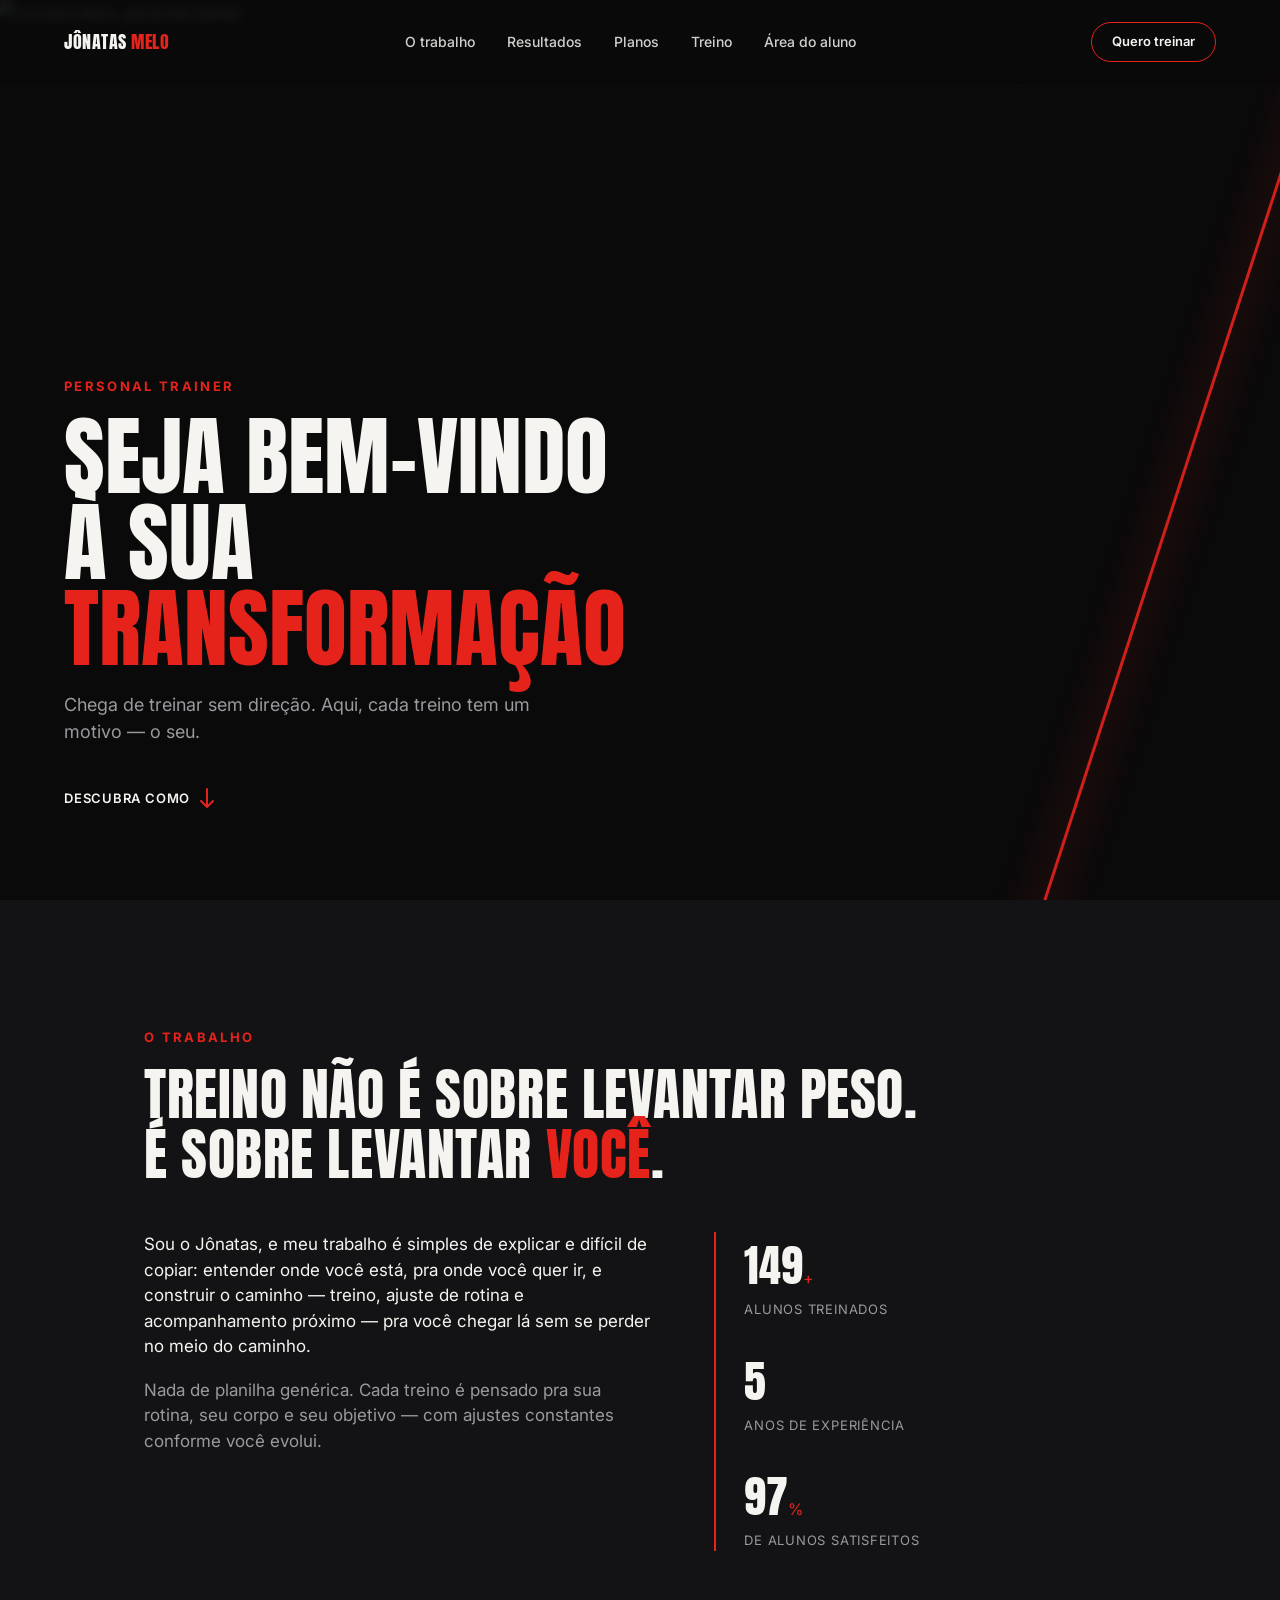
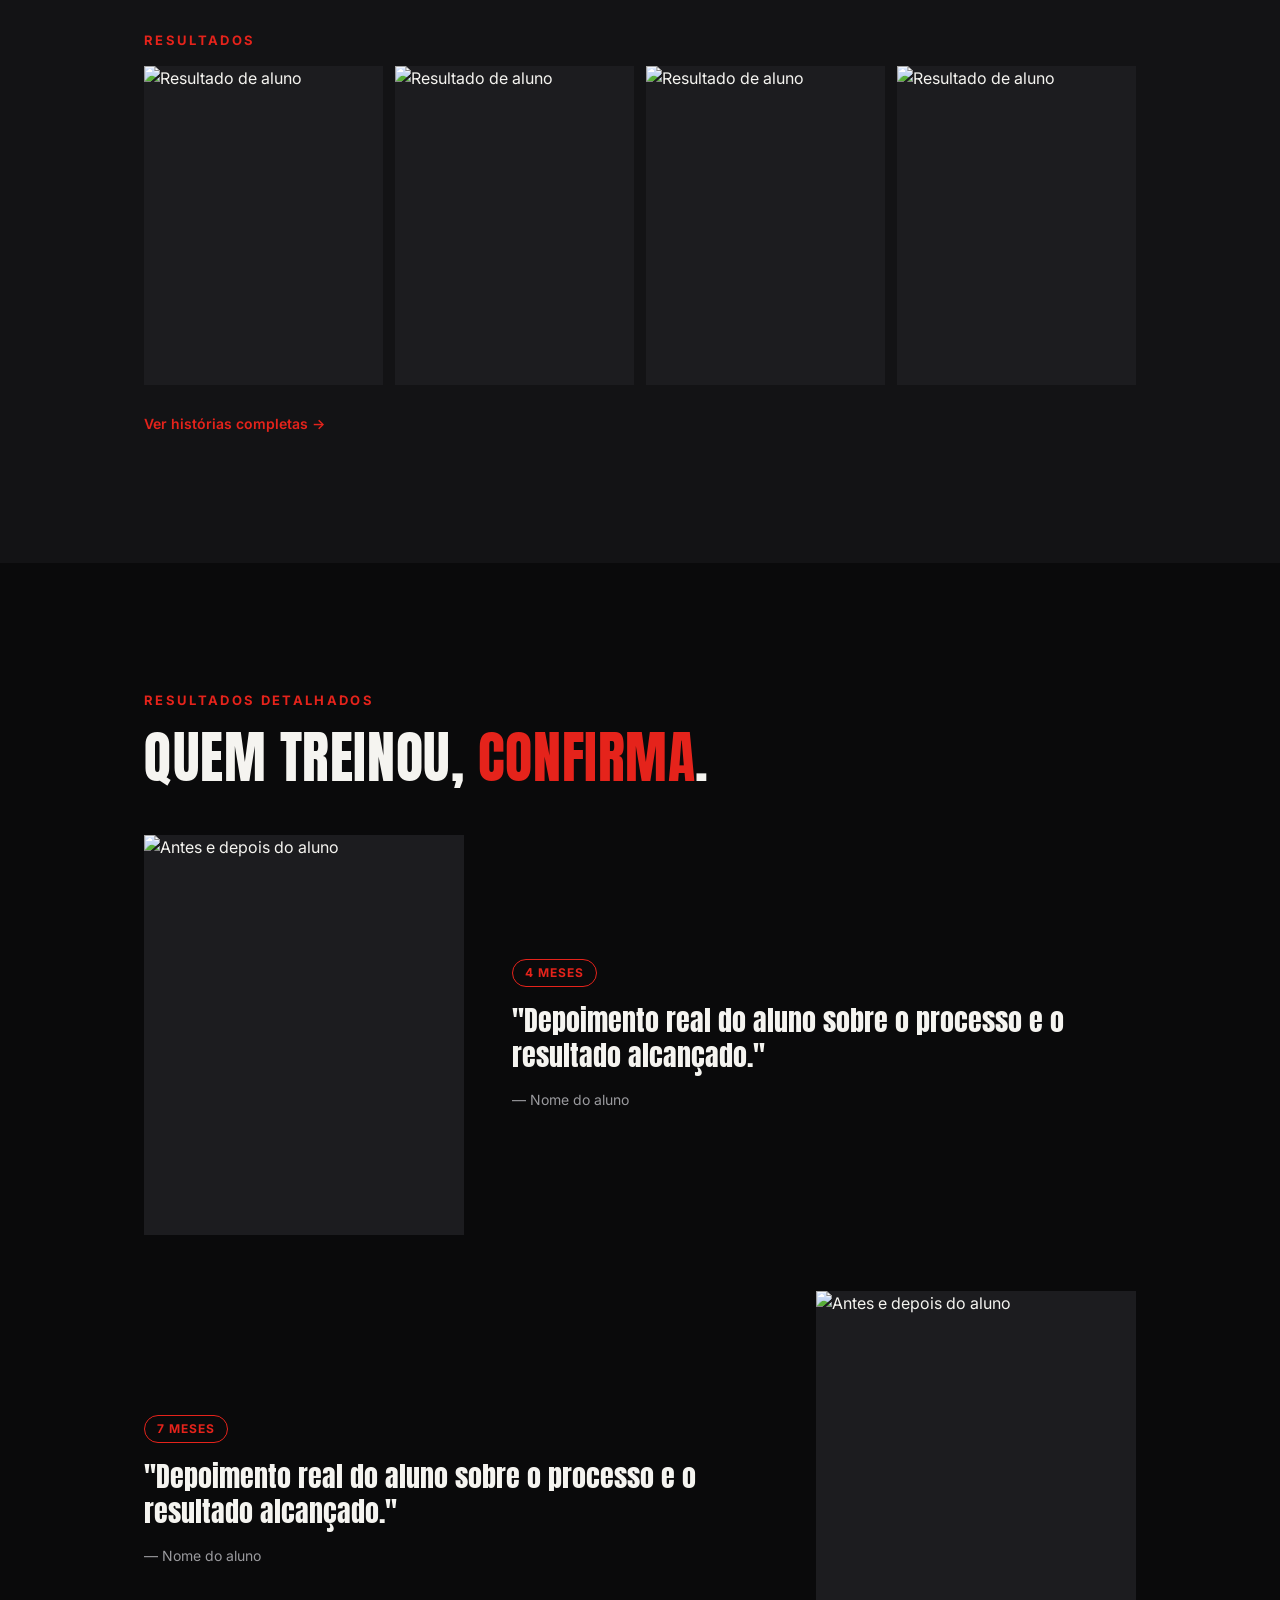
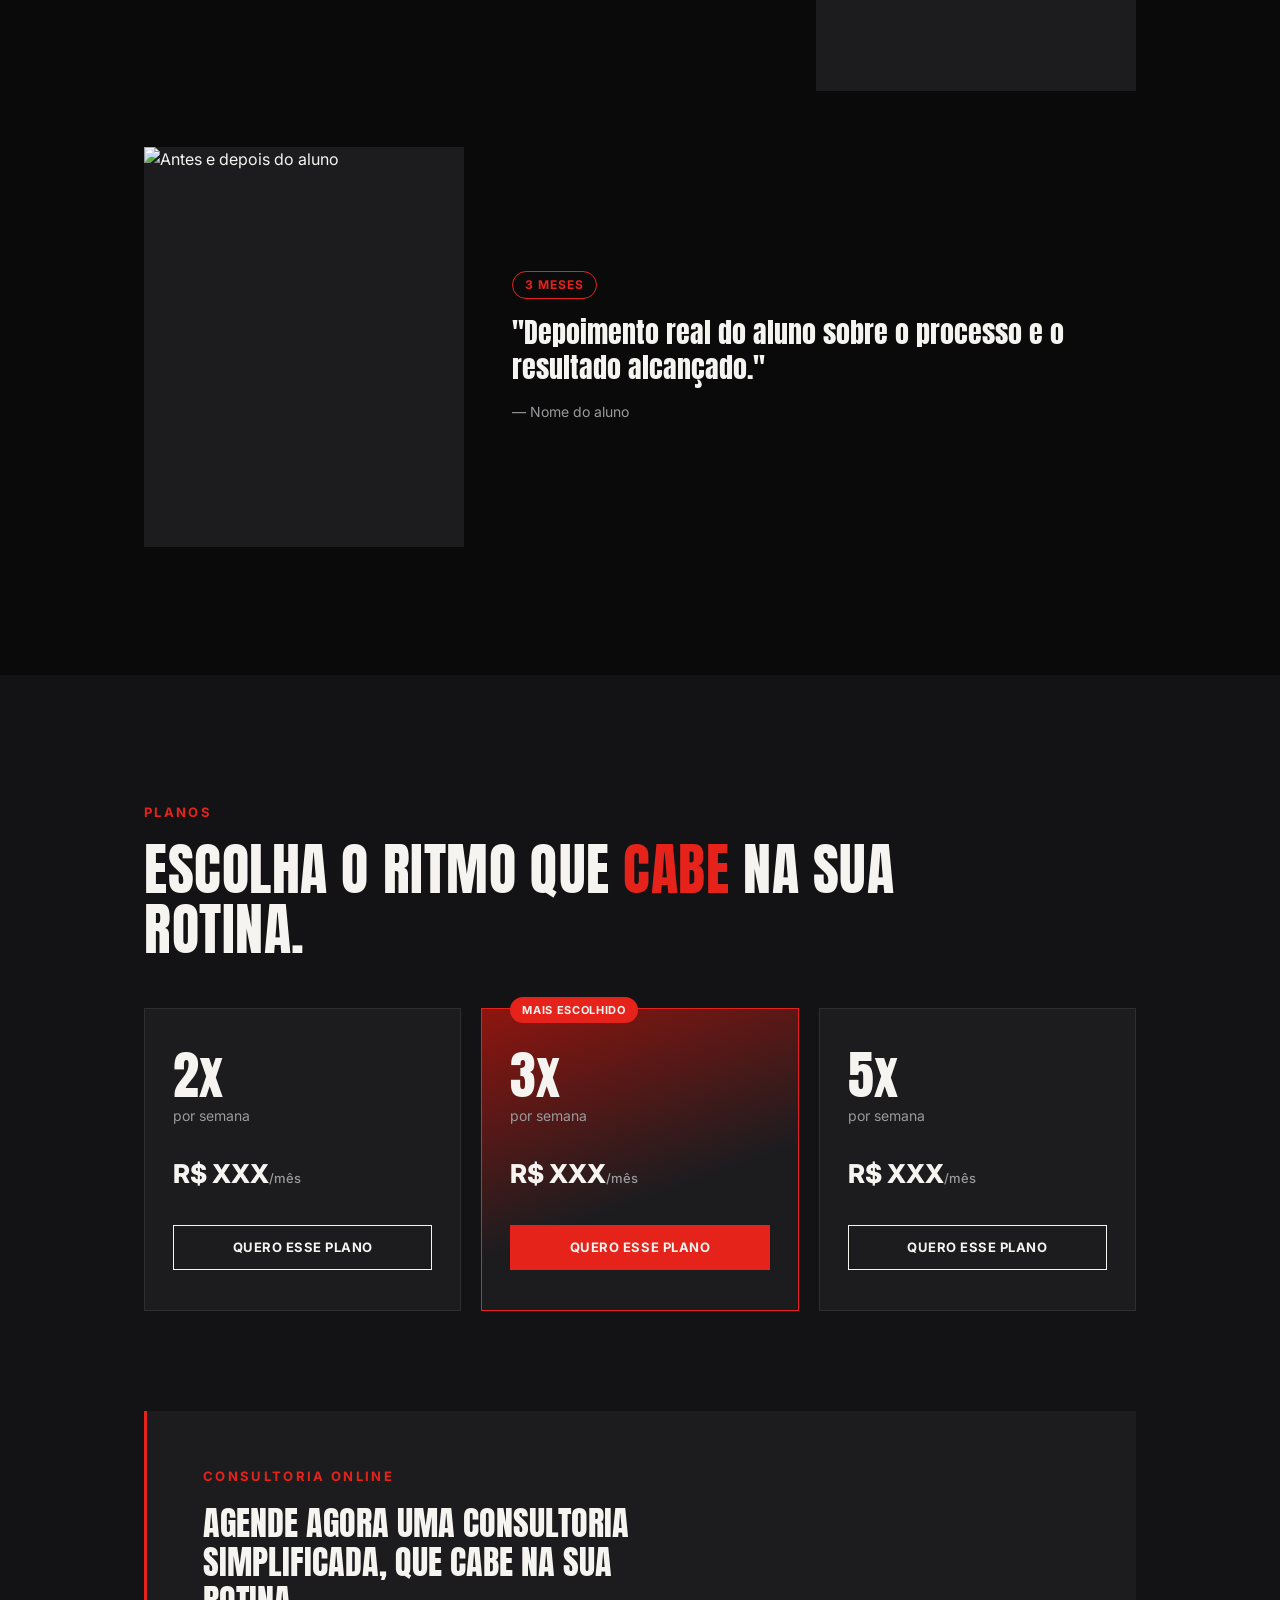
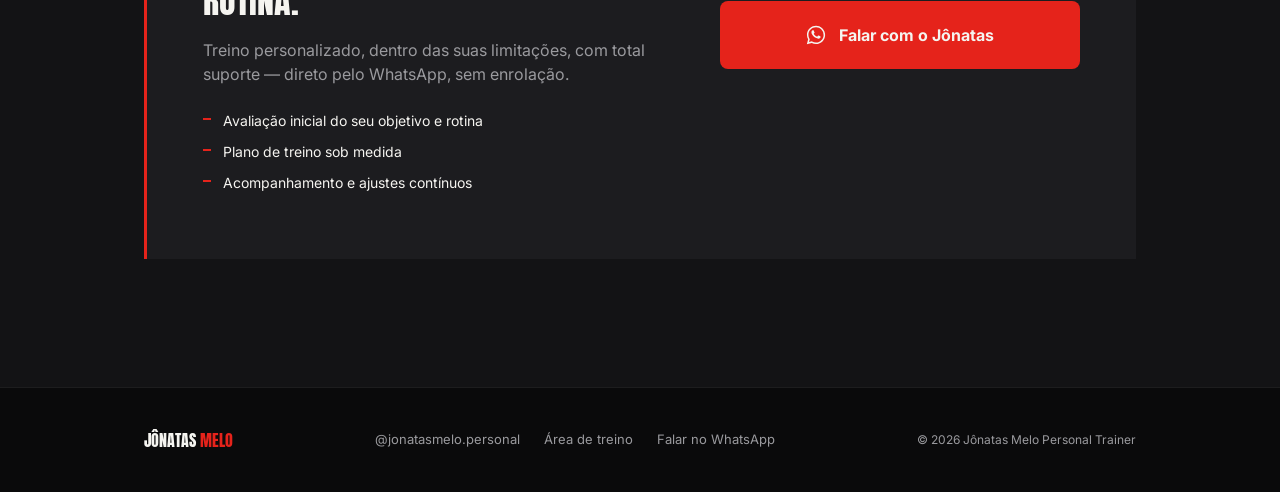
==== index.html @ 5a56ad97 "Primeiro commit do site" ====
<!DOCTYPE html>
<html lang="pt-BR">
<head>
<meta charset="UTF-8">
<meta name="viewport" content="width=device-width, initial-scale=1.0">
<title>Jônatas Melo | Personal Trainer</title>
<link rel="preconnect" href="https://fonts.googleapis.com">
<link rel="preconnect" href="https://fonts.gstatic.com" crossorigin>
<link href="https://fonts.googleapis.com/css2?family=Anton&family=Inter:wght@400;500;600;700;800&display=swap" rel="stylesheet">
<link rel="stylesheet" href="css/style.css">
</head>
<body>

<!-- Navegação fixa -->
<nav class="nav" id="nav">
  <a href="#topo" class="nav__logo">JÔNATAS <span>MELO</span></a>
  <div class="nav__links">
    <a href="#trabalho">O trabalho</a>
    <a href="#resultados">Resultados</a>
    <a href="#planos">Planos</a>
    <a href="treino.html">Treino</a>
    <a href="login.html">Área do aluno</a>
  </div>
  <a href="#planos" class="nav__cta">Quero treinar</a>
</nav>

<!-- Indicador de progresso da rolagem -->
<div class="scroll-progress" id="scrollProgress"></div>

<!-- ============ 1. PAINEL INICIAL / HERO ============ -->
<section class="hero" id="topo">
  <div class="hero__bg">
    <!-- Substitua pela foto do Jônatas em alta resolução -->
    <img src="assets/foto-hero.jpg" alt="Jônatas Melo, personal trainer" class="hero__photo">
    <div class="hero__gradient"></div>
  </div>

  <div class="hero__slash" aria-hidden="true"></div>

  <div class="hero__content">
    <p class="eyebrow">Personal Trainer</p>
    <h1 class="hero__title">
      Seja bem-vindo<br>
      à sua <span class="text-red">transformação</span>
    </h1>
    <p class="hero__subtitle">
      Chega de treinar sem direção. Aqui, cada treino tem um motivo — o seu.
    </p>
    <a href="#trabalho" class="scroll-cue" aria-label="Rolar para saber mais">
      <span>Descubra como</span>
      <svg width="14" height="22" viewBox="0 0 14 22" fill="none"><path d="M7 1v18M1 13l6 6 6-6" stroke="currentColor" stroke-width="2" stroke-linecap="round" stroke-linejoin="round"/></svg>
    </a>
  </div>
</section>

<!-- ============ 2. O TRABALHO ============ -->
<section class="section section--dark" id="trabalho">
  <div class="section__inner">
    <p class="eyebrow">O trabalho</p>
    <h2 class="section__title">Treino não é sobre levantar peso.<br>É sobre levantar <span class="text-red">você</span>.</h2>

    <div class="grid-2">
      <div class="text-block">
        <p>
          Sou o Jônatas, e meu trabalho é simples de explicar e difícil de copiar:
          entender onde você está, pra onde você quer ir, e construir o caminho
          — treino, ajuste de rotina e acompanhamento próximo — pra você chegar lá
          sem se perder no meio do caminho.
        </p>
        <p class="text-block__secondary">
          <!-- Substitua pelo texto real sobre a metodologia/diferencial do Jônatas -->
          Nada de planilha genérica. Cada treino é pensado pra sua rotina, seu corpo
          e seu objetivo — com ajustes constantes conforme você evolui.
        </p>
      </div>
      <div class="stats">
        <div class="stats__item">
          <span class="stats__number" data-count="150">0</span><span class="text-red">+</span>
          <span class="stats__label">alunos treinados</span>
        </div>
        <div class="stats__item">
          <span class="stats__number" data-count="6">0</span>
          <span class="stats__label">anos de experiência</span>
        </div>
        <div class="stats__item">
          <span class="stats__number" data-count="98">0</span><span class="text-red">%</span>
          <span class="stats__label">de alunos satisfeitos</span>
        </div>
      </div>
    </div>

    <p class="eyebrow eyebrow--spaced">Resultados</p>
    <div class="photo-strip">
      <!-- Galeria de resultados (fotos parciais) — substitua pelos arquivos reais -->
      <div class="photo-strip__item"><img src="assets/resultado-1.jpg" alt="Resultado de aluno"></div>
      <div class="photo-strip__item"><img src="assets/resultado-2.jpg" alt="Resultado de aluno"></div>
      <div class="photo-strip__item"><img src="assets/resultado-3.jpg" alt="Resultado de aluno"></div>
      <div class="photo-strip__item"><img src="assets/resultado-4.jpg" alt="Resultado de aluno"></div>
    </div>
    <a href="#resultados" class="link-arrow">Ver histórias completas →</a>
  </div>
</section>

<!-- ============ 3. RESULTADOS DETALHADOS / FEEDBACKS ============ -->
<section class="section section--black" id="resultados">
  <div class="section__inner">
    <p class="eyebrow">Resultados detalhados</p>
    <h2 class="section__title">Quem treinou, <span class="text-red">confirma</span>.</h2>

    <div class="cases">
      <!-- Case 1 -->
      <article class="case">
        <div class="case__photo">
          <img src="assets/caso-1.jpg" alt="Antes e depois do aluno">
        </div>
        <div class="case__info">
          <span class="case__time">4 meses</span>
          <p class="case__quote">
            "Depoimento real do aluno sobre o processo e o resultado alcançado."
          </p>
          <span class="case__name">— Nome do aluno</span>
        </div>
      </article>

      <!-- Case 2 -->
      <article class="case case--reverse">
        <div class="case__photo">
          <img src="assets/caso-2.jpg" alt="Antes e depois do aluno">
        </div>
        <div class="case__info">
          <span class="case__time">7 meses</span>
          <p class="case__quote">
            "Depoimento real do aluno sobre o processo e o resultado alcançado."
          </p>
          <span class="case__name">— Nome do aluno</span>
        </div>
      </article>

      <!-- Case 3 -->
      <article class="case">
        <div class="case__photo">
          <img src="assets/caso-3.jpg" alt="Antes e depois do aluno">
        </div>
        <div class="case__info">
          <span class="case__time">3 meses</span>
          <p class="case__quote">
            "Depoimento real do aluno sobre o processo e o resultado alcançado."
          </p>
          <span class="case__name">— Nome do aluno</span>
        </div>
      </article>
    </div>
  </div>
</section>

<!-- ============ 4. PLANOS / VALORES / CONTATO ============ -->
<section class="section section--dark" id="planos">
  <div class="section__inner">
    <p class="eyebrow">Planos</p>
    <h2 class="section__title">Escolha o ritmo que <span class="text-red">cabe</span> na sua rotina.</h2>

    <div class="plans">
      <div class="plan-card">
        <span class="plan-card__days">2x</span>
        <span class="plan-card__label">por semana</span>
        <span class="plan-card__price">R$ XXX<small>/mês</small></span>
        <a href="#contato" class="plan-card__cta">Quero esse plano</a>
      </div>
      <div class="plan-card plan-card--featured">
        <span class="plan-card__tag">Mais escolhido</span>
        <span class="plan-card__days">3x</span>
        <span class="plan-card__label">por semana</span>
        <span class="plan-card__price">R$ XXX<small>/mês</small></span>
        <a href="#contato" class="plan-card__cta">Quero esse plano</a>
      </div>
      <div class="plan-card">
        <span class="plan-card__days">5x</span>
        <span class="plan-card__label">por semana</span>
        <span class="plan-card__price">R$ XXX<small>/mês</small></span>
        <a href="#contato" class="plan-card__cta">Quero esse plano</a>
      </div>
    </div>

    <div class="consult" id="contato">
      <div class="consult__text">
        <p class="eyebrow">Consultoria online</p>
        <h3 class="consult__title">Agende agora uma consultoria simplificada, que cabe na sua rotina.</h3>
        <p class="consult__desc">
          Treino personalizado, dentro das suas limitações, com total suporte —
          direto pelo WhatsApp, sem enrolação.
        </p>
        <ul class="consult__list">
          <li>Avaliação inicial do seu objetivo e rotina</li>
          <li>Plano de treino sob medida</li>
          <li>Acompanhamento e ajustes contínuos</li>
        </ul>
      </div>
      <a
        href="https://wa.me/5500000000000?text=Oi%20J%C3%B4natas!%20Quero%20agendar%20uma%20consultoria."
        class="whatsapp-btn"
        target="_blank" rel="noopener"
      >
        <svg width="22" height="22" viewBox="0 0 24 24" fill="currentColor"><path d="M12.04 2C6.58 2 2.13 6.45 2.13 11.91c0 1.71.45 3.38 1.3 4.85L2 22l5.36-1.4a9.9 9.9 0 004.68 1.19h.01c5.46 0 9.9-4.45 9.9-9.91 0-2.65-1.03-5.14-2.9-7.01A9.87 9.87 0 0012.04 2m0 1.67c2.2 0 4.27.86 5.83 2.42a8.2 8.2 0 012.42 5.82c0 4.55-3.7 8.24-8.26 8.24a8.2 8.2 0 01-4.19-1.15l-.3-.18-3.18.83.85-3.1-.2-.32a8.18 8.18 0 01-1.26-4.37c0-4.55 3.7-8.24 8.25-8.24M8.53 6.85c-.16 0-.42.06-.64.3-.22.24-.85.83-.85 2.02s.87 2.34 1 2.5c.12.16 1.7 2.72 4.2 3.7 2.07.82 2.49.66 2.94.62.45-.04 1.45-.6 1.65-1.17.2-.58.2-1.08.14-1.18-.06-.1-.22-.16-.46-.28-.24-.12-1.45-.72-1.68-.8-.22-.08-.39-.12-.55.12-.16.24-.63.8-.78.97-.14.16-.28.18-.52.06-.24-.12-1.02-.38-1.94-1.2-.72-.64-1.2-1.43-1.35-1.67-.14-.24-.02-.37.1-.49.11-.11.24-.28.36-.42.12-.14.16-.24.24-.4.08-.16.04-.3-.02-.42-.06-.12-.55-1.36-.76-1.86-.2-.48-.4-.42-.55-.42h-.47Z"/></svg>
        Falar com o Jônatas
      </a>
    </div>
  </div>
</section>

<footer class="footer">
  <div class="footer__inner">
    <span class="footer__logo">JÔNATAS <span class="text-red">MELO</span></span>
    <div class="footer__links">
      <a href="https://instagram.com/jonatasmelo.personal" target="_blank" rel="noopener">@jonatasmelo.personal</a>
      <a href="treino.html">Área de treino</a>
      <a href="#contato">Falar no WhatsApp</a>
    </div>
    <span class="footer__copy">© 2026 Jônatas Melo Personal Trainer</span>
  </div>
</footer>

<script src="js/script.js"></script>
</body>
</html>
---- css/style.css ----
/* ============================================
   DESIGN TOKENS — Jônatas Melo Personal Trainer
   Paleta baseada na logo: preto / vermelho / branco
   ============================================ */
:root {
  --black:      #0A0A0B;
  --black-2:    #131315;
  --black-3:    #1C1C1F;
  --red:        #E5231B;
  --red-dark:   #8F150F;
  --white:      #F5F4F0;
  --gray:       #9A9A9E;

  --font-display: 'Anton', sans-serif;
  --font-body: 'Inter', sans-serif;

  --container: 1120px;
  --space-section: clamp(64px, 10vw, 140px);
}

* { margin: 0; padding: 0; box-sizing: border-box; }

html { scroll-behavior: smooth; }

body {
  background: var(--black);
  color: var(--white);
  font-family: var(--font-body);
  line-height: 1.5;
  overflow-x: hidden;
}

img { max-width: 100%; display: block; }
a { color: inherit; text-decoration: none; }
ul { list-style: none; }

.text-red { color: var(--red); }

/* ---------- Utilitários tipográficos ---------- */
.eyebrow {
  font-family: var(--font-body);
  font-weight: 700;
  font-size: 13px;
  letter-spacing: 0.18em;
  text-transform: uppercase;
  color: var(--red);
  margin-bottom: 16px;
}
.eyebrow--spaced { margin-top: 80px; }

.section__title {
  font-family: var(--font-display);
  font-weight: 400;
  font-size: clamp(32px, 5vw, 56px);
  line-height: 1.08;
  letter-spacing: 0.01em;
  text-transform: uppercase;
  margin-bottom: 48px;
  max-width: 820px;
}

/* ---------- Navegação ---------- */
.nav {
  position: fixed;
  top: 0; left: 0; right: 0;
  z-index: 100;
  display: flex;
  align-items: center;
  justify-content: space-between;
  padding: 22px 5vw;
  background: linear-gradient(to bottom, rgba(10,10,11,0.85), transparent);
  backdrop-filter: blur(4px);
}
.nav__logo {
  font-family: var(--font-display);
  font-size: 18px;
  letter-spacing: 0.03em;
}
.nav__logo span { color: var(--red); }
.nav__links {
  display: flex;
  gap: 32px;
  font-size: 14px;
  font-weight: 500;
}
.nav__links a { opacity: 0.85; transition: opacity .2s; }
.nav__links a:hover { opacity: 1; color: var(--red); }
.nav__cta {
  border: 1px solid var(--red);
  padding: 9px 20px;
  border-radius: 999px;
  font-size: 13px;
  font-weight: 600;
  transition: background .2s, color .2s;
}
.nav__cta:hover { background: var(--red); }

@media (max-width: 760px) {
  .nav__links { display: none; }
}

/* Barra de progresso da rolagem */
.scroll-progress {
  position: fixed;
  top: 0; left: 0;
  height: 3px;
  width: 0%;
  background: var(--red);
  z-index: 101;
  transition: width .1s linear;
}

/* ---------- Hero ---------- */
.hero {
  position: relative;
  min-height: 100svh;
  display: flex;
  align-items: flex-end;
  overflow: hidden;
}
.hero__bg {
  position: absolute;
  inset: 0;
  z-index: 0;
}
.hero__photo {
  width: 100%;
  height: 100%;
  object-fit: cover;
  object-position: top center;
  filter: grayscale(15%) contrast(1.05);
}
.hero__gradient {
  position: absolute;
  inset: 0;
  background:
    linear-gradient(to top, var(--black) 5%, rgba(10,10,11,0.35) 45%, rgba(10,10,11,0.55) 100%),
    linear-gradient(to right, rgba(10,10,11,0.5) 0%, transparent 45%);
}
/* Elemento-assinatura: a diagonal vermelha da logo, projetada na tela */
.hero__slash {
  position: absolute;
  top: -10%;
  right: 8%;
  width: 3px;
  height: 130%;
  background: var(--red);
  transform: rotate(18deg);
  opacity: 0.9;
  z-index: 1;
  box-shadow: 0 0 40px 2px rgba(229,35,27,0.5);
}
.hero__content {
  position: relative;
  z-index: 2;
  padding: 0 5vw 90px;
  max-width: 760px;
}
.hero__title {
  font-family: var(--font-display);
  font-weight: 400;
  font-size: clamp(40px, 7.5vw, 88px);
  line-height: 0.98;
  text-transform: uppercase;
  margin-bottom: 20px;
}
.hero__subtitle {
  font-size: clamp(15px, 1.6vw, 18px);
  color: var(--gray);
  max-width: 480px;
  margin-bottom: 40px;
}
.scroll-cue {
  display: inline-flex;
  align-items: center;
  gap: 10px;
  font-size: 13px;
  font-weight: 600;
  letter-spacing: 0.06em;
  text-transform: uppercase;
  color: var(--white);
  animation: bob 2s ease-in-out infinite;
}
.scroll-cue svg { color: var(--red); }
@keyframes bob {
  0%, 100% { transform: translateY(0); }
  50% { transform: translateY(6px); }
}
@media (prefers-reduced-motion: reduce) {
  .scroll-cue { animation: none; }
}

/* ---------- Seções genéricas ---------- */
.section { padding: var(--space-section) 0; }
.section--dark { background: var(--black-2); }
.section--black { background: var(--black); }
.section__inner {
  max-width: var(--container);
  margin: 0 auto;
  padding: 0 5vw;
}

.grid-2 {
  display: grid;
  grid-template-columns: 1.2fr 1fr;
  gap: 64px;
  margin-bottom: 24px;
}
@media (max-width: 800px) {
  .grid-2 { grid-template-columns: 1fr; gap: 40px; }
}

.text-block p {
  font-size: 17px;
  color: var(--white);
  margin-bottom: 18px;
}
.text-block__secondary { color: var(--gray) !important; }

.stats {
  display: flex;
  flex-direction: column;
  gap: 28px;
  border-left: 2px solid var(--red);
  padding-left: 28px;
}
.stats__number {
  font-family: var(--font-display);
  font-size: 44px;
  color: var(--white);
}
.stats__label {
  display: block;
  font-size: 13px;
  color: var(--gray);
  text-transform: uppercase;
  letter-spacing: 0.06em;
  margin-top: 2px;
}

.photo-strip {
  display: grid;
  grid-template-columns: repeat(4, 1fr);
  gap: 12px;
}
.photo-strip__item {
  aspect-ratio: 3/4;
  overflow: hidden;
  background: var(--black-3);
}
.photo-strip__item img {
  width: 100%; height: 100%;
  object-fit: cover;
  transition: transform .5s ease;
}
.photo-strip__item:hover img { transform: scale(1.06); }
@media (max-width: 700px) {
  .photo-strip { grid-template-columns: repeat(2, 1fr); }
}

.link-arrow {
  display: inline-block;
  margin-top: 28px;
  font-weight: 600;
  font-size: 14px;
  color: var(--red);
  border-bottom: 1px solid transparent;
  transition: border-color .2s;
}
.link-arrow:hover { border-color: var(--red); }

/* ---------- Cases / feedbacks ---------- */
.cases {
  display: flex;
  flex-direction: column;
  gap: 56px;
}
.case {
  display: grid;
  grid-template-columns: 320px 1fr;
  gap: 48px;
  align-items: center;
}
.case--reverse { direction: rtl; }
.case--reverse > * { direction: ltr; }
.case__photo {
  aspect-ratio: 4/5;
  background: var(--black-3);
  overflow: hidden;
}
.case__photo img { width: 100%; height: 100%; object-fit: cover; }
.case__time {
  display: inline-block;
  font-size: 12px;
  font-weight: 700;
  letter-spacing: 0.08em;
  text-transform: uppercase;
  color: var(--red);
  border: 1px solid var(--red);
  border-radius: 999px;
  padding: 4px 12px;
  margin-bottom: 16px;
}
.case__quote {
  font-family: var(--font-display);
  font-weight: 400;
  font-size: clamp(20px, 2.4vw, 28px);
  line-height: 1.25;
  text-transform: none;
  margin-bottom: 14px;
}
.case__name { color: var(--gray); font-size: 14px; }

@media (max-width: 760px) {
  .case, .case--reverse { grid-template-columns: 1fr; direction: ltr; }
}

/* ---------- Planos ---------- */
.plans {
  display: grid;
  grid-template-columns: repeat(3, 1fr);
  gap: 20px;
  margin-bottom: 100px;
}
.plan-card {
  position: relative;
  background: var(--black-3);
  border: 1px solid rgba(255,255,255,0.08);
  padding: 40px 28px;
  display: flex;
  flex-direction: column;
  gap: 4px;
}
.plan-card--featured {
  background: linear-gradient(160deg, var(--red-dark), var(--black-3) 60%);
  border-color: var(--red);
}
.plan-card__tag {
  position: absolute;
  top: -12px;
  font-size: 11px;
  font-weight: 700;
  letter-spacing: 0.06em;
  text-transform: uppercase;
  background: var(--red);
  padding: 5px 12px;
  border-radius: 999px;
}
.plan-card__days {
  font-family: var(--font-display);
  font-size: 52px;
  line-height: 1;
}
.plan-card__label {
  color: var(--gray);
  font-size: 14px;
  margin-bottom: 24px;
}
.plan-card__price {
  font-size: 26px;
  font-weight: 800;
  margin-bottom: 28px;
}
.plan-card__price small {
  font-size: 13px;
  font-weight: 500;
  color: var(--gray);
}
.plan-card__cta {
  text-align: center;
  padding: 12px;
  border: 1px solid var(--white);
  font-size: 13px;
  font-weight: 700;
  text-transform: uppercase;
  letter-spacing: 0.04em;
  transition: background .2s, border-color .2s;
}
.plan-card__cta:hover { background: var(--white); color: var(--black); }
.plan-card--featured .plan-card__cta { border-color: var(--red); background: var(--red); }
.plan-card--featured .plan-card__cta:hover { background: transparent; color: var(--white); }

@media (max-width: 800px) {
  .plans { grid-template-columns: 1fr; }
}

/* ---------- Consultoria / contato ---------- */
.consult {
  display: grid;
  grid-template-columns: 1.3fr 1fr;
  gap: 48px;
  align-items: center;
  background: var(--black-3);
  padding: 56px;
  border-left: 3px solid var(--red);
}
.consult__title {
  font-family: var(--font-display);
  font-weight: 400;
  font-size: clamp(24px, 2.8vw, 34px);
  text-transform: uppercase;
  line-height: 1.15;
  margin-bottom: 18px;
}
.consult__desc {
  color: var(--gray);
  margin-bottom: 24px;
  max-width: 460px;
}
.consult__list li {
  position: relative;
  padding-left: 20px;
  margin-bottom: 10px;
  font-size: 14px;
  color: var(--white);
}
.consult__list li::before {
  content: '';
  position: absolute;
  left: 0; top: 8px;
  width: 8px; height: 2px;
  background: var(--red);
}

.whatsapp-btn {
  display: flex;
  align-items: center;
  justify-content: center;
  gap: 12px;
  background: var(--red);
  color: var(--white);
  font-weight: 700;
  font-size: 16px;
  padding: 22px;
  border-radius: 8px;
  transition: background .2s, transform .2s;
}
.whatsapp-btn:hover { background: #ff2e24; transform: translateY(-2px); }

@media (max-width: 800px) {
  .consult { grid-template-columns: 1fr; padding: 32px; }
}

/* ---------- Footer ---------- */
.footer { border-top: 1px solid rgba(255,255,255,0.08); padding: 40px 0; }
.footer__inner {
  max-width: var(--container);
  margin: 0 auto;
  padding: 0 5vw;
  display: flex;
  flex-wrap: wrap;
  gap: 20px;
  align-items: center;
  justify-content: space-between;
}
.footer__logo { font-family: var(--font-display); font-size: 16px; }
.footer__links { display: flex; gap: 24px; font-size: 13px; color: var(--gray); }
.footer__links a:hover { color: var(--red); }
.footer__copy { font-size: 12px; color: var(--gray); }

/* ---------- Reveal ao rolar ---------- */
.reveal {
  opacity: 0;
  transform: translateY(24px);
  transition: opacity .7s ease, transform .7s ease;
}
.reveal.is-visible {
  opacity: 1;
  transform: translateY(0);
}
@media (prefers-reduced-motion: reduce) {
  .reveal { opacity: 1; transform: none; transition: none; }
}

/* ---------- Foco de teclado visível ---------- */
a:focus-visible, button:focus-visible {
  outline: 2px solid var(--red);
  outline-offset: 3px;
}
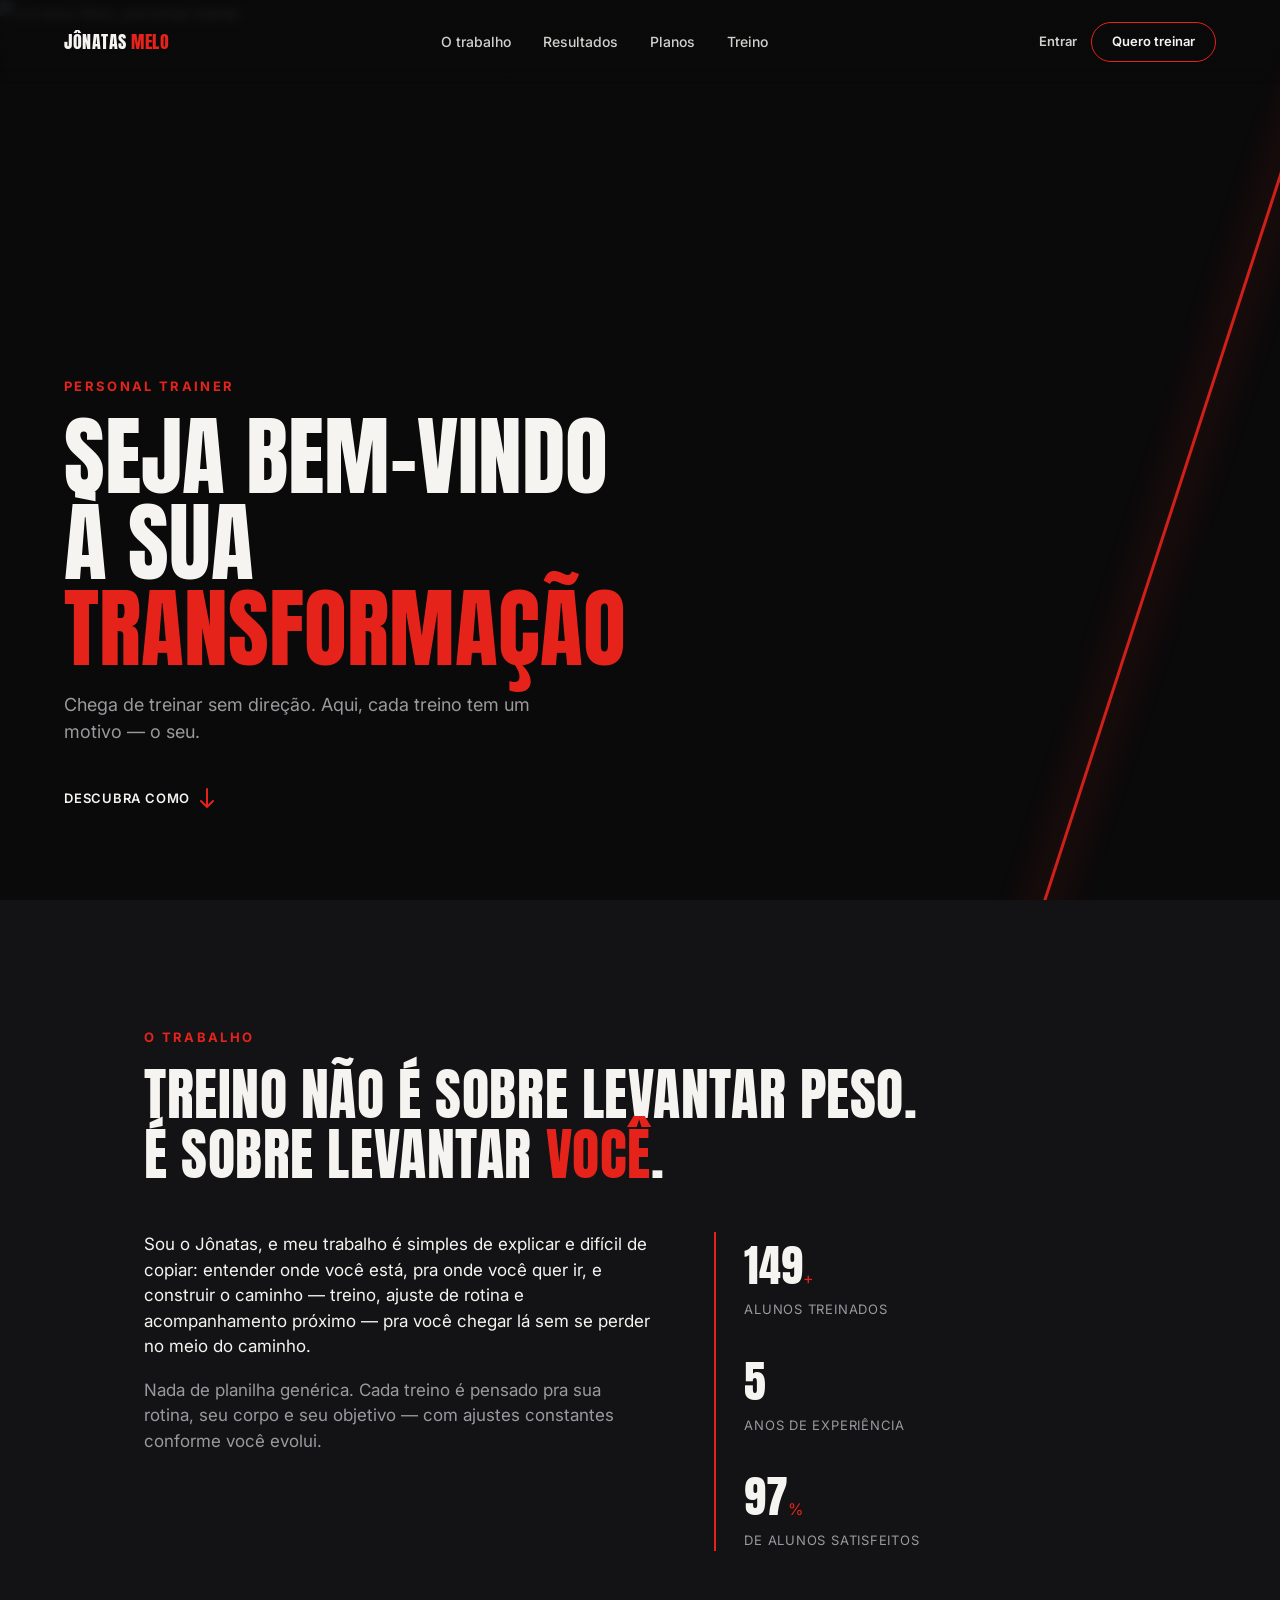
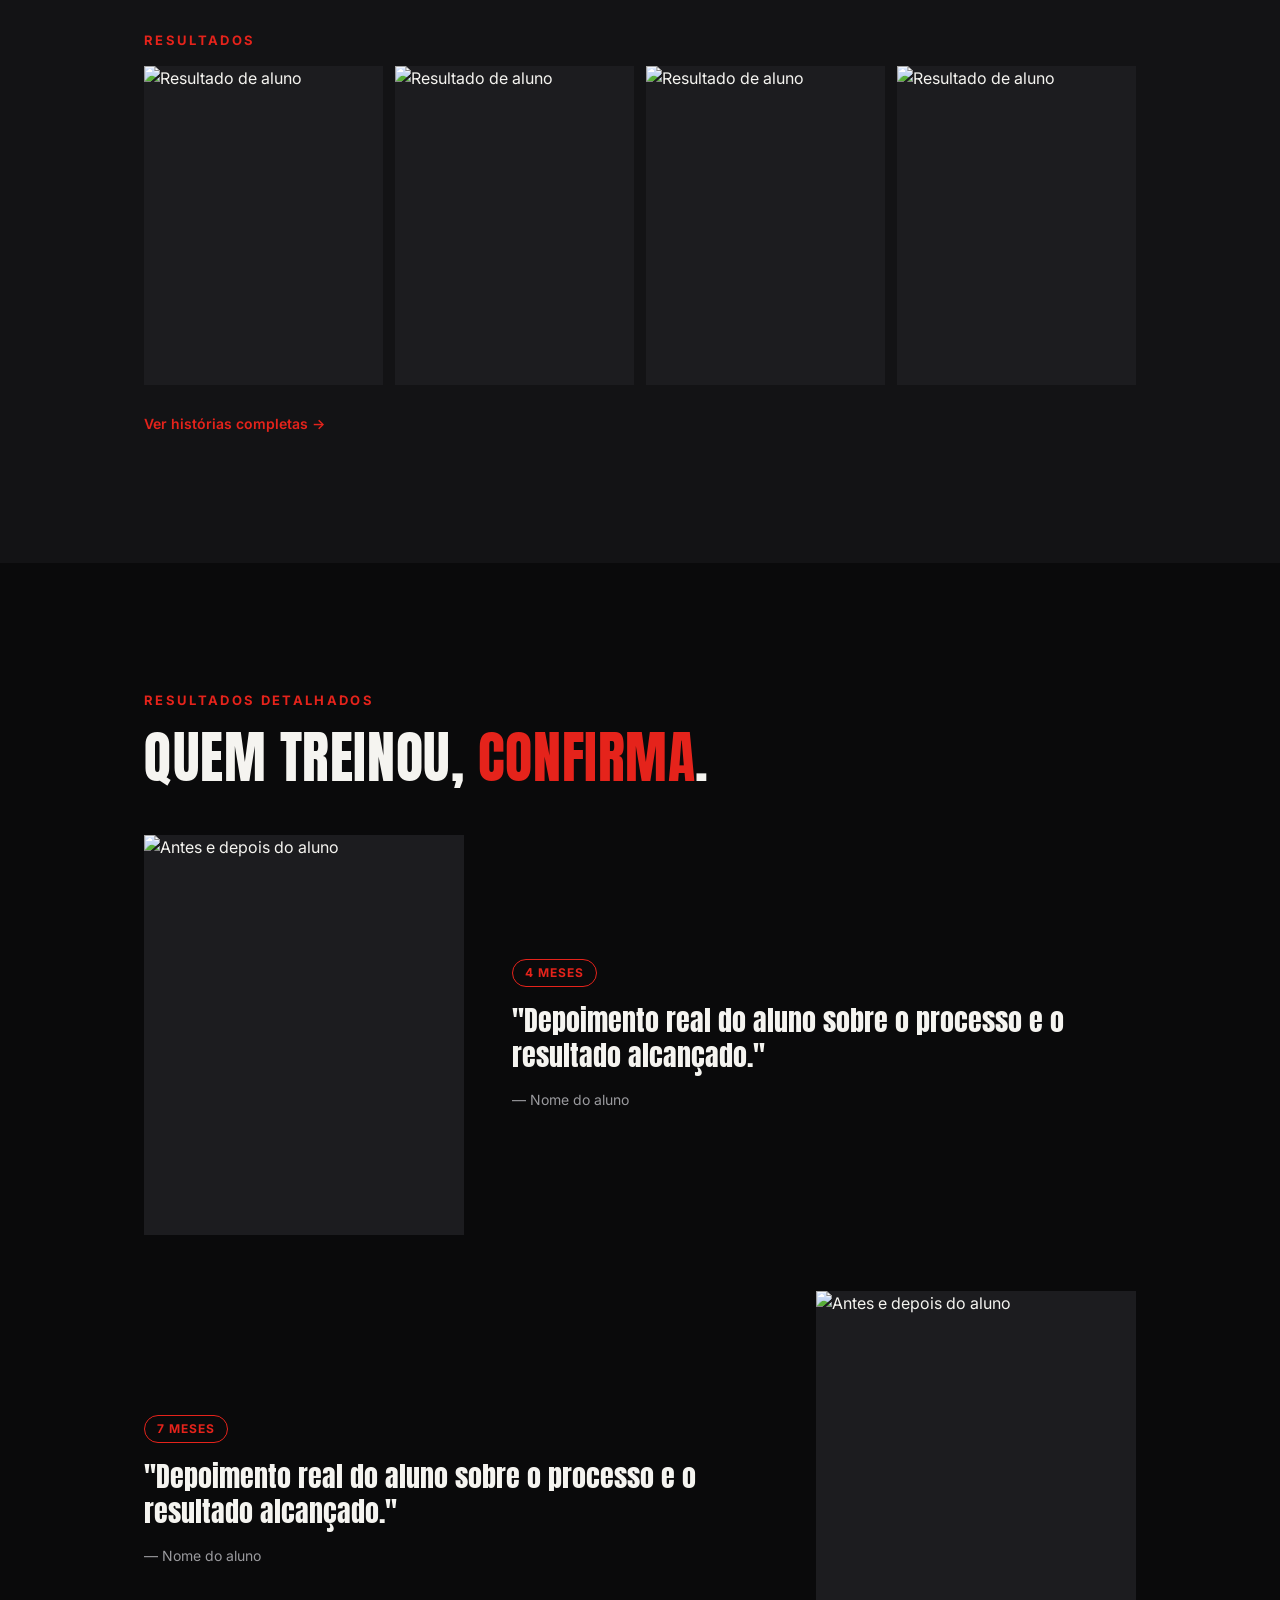
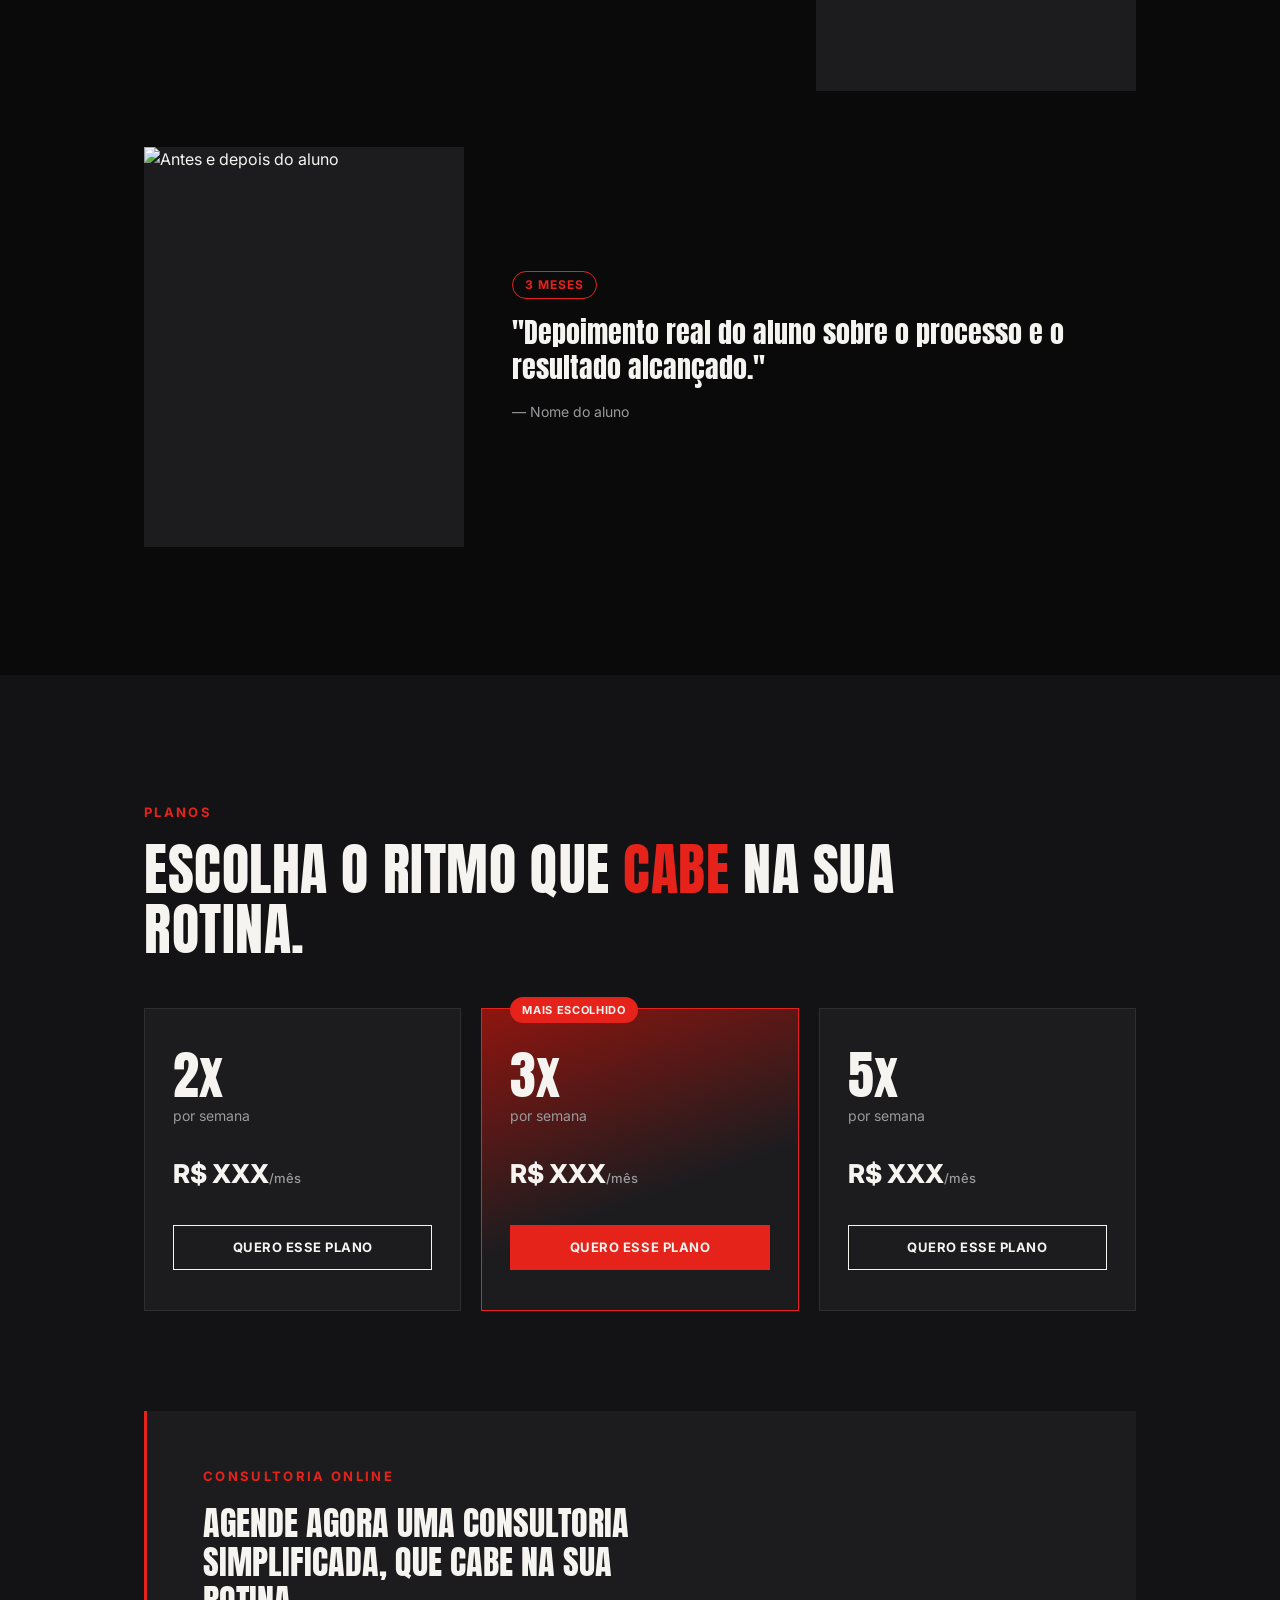
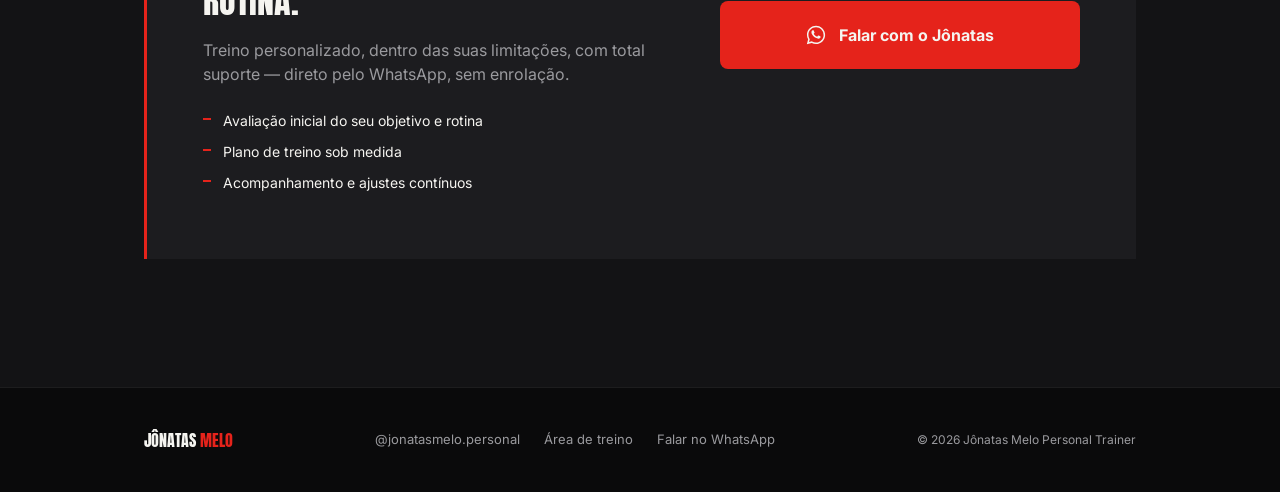
==== commit 6a286732: "Atualiza index, style e remove cadastro do login" ====
--- a/index.html
+++ b/index.html
@@ -19,9 +19,11 @@
     <a href="#resultados">Resultados</a>
     <a href="#planos">Planos</a>
     <a href="treino.html">Treino</a>
-    <a href="login.html">Área do aluno</a>
-  </div>
-  <a href="#planos" class="nav__cta">Quero treinar</a>
+  </div>
+  <div class="nav__actions">
+    <a href="login.html" class="nav__login">Entrar</a>
+    <a href="#planos" class="nav__cta">Quero treinar</a>
+  </div>
 </nav>
 
 <!-- Indicador de progresso da rolagem -->
@@ -221,4 +223,4 @@
 
 <script src="js/script.js"></script>
 </body>
-</html>
+</html>
--- a/css/style.css
+++ b/css/style.css
@@ -3,13 +3,13 @@
    Paleta baseada na logo: preto / vermelho / branco
    ============================================ */
 :root {
-  --black:      #0A0A0B;
-  --black-2:    #131315;
-  --black-3:    #1C1C1F;
-  --red:        #E5231B;
-  --red-dark:   #8F150F;
-  --white:      #F5F4F0;
-  --gray:       #9A9A9E;
+  --black:       #0A0A0B;
+  --black-2:     #131315;
+  --black-3:     #1C1C1F;
+  --red:         #E5231B;
+  --red-dark:    #8F150F;
+  --white:       #F5F4F0;
+  --gray:        #9A9A9E;
 
   --font-display: 'Anton', sans-serif;
   --font-body: 'Inter', sans-serif;
@@ -94,6 +94,20 @@
   transition: background .2s, color .2s;
 }
 .nav__cta:hover { background: var(--red); }
+
+/* Estilos das ações do menu e botão Entrar */
+.nav__actions {
+  display: flex;
+  align-items: center;
+  gap: 14px;
+}
+.nav__login {
+  font-size: 13px;
+  font-weight: 600;
+  opacity: 0.85;
+  transition: opacity .2s, color .2s;
+}
+.nav__login:hover { opacity: 1; color: var(--red); }
 
 @media (max-width: 760px) {
   .nav__links { display: none; }
@@ -476,4 +490,4 @@
 a:focus-visible, button:focus-visible {
   outline: 2px solid var(--red);
   outline-offset: 3px;
-}
+}
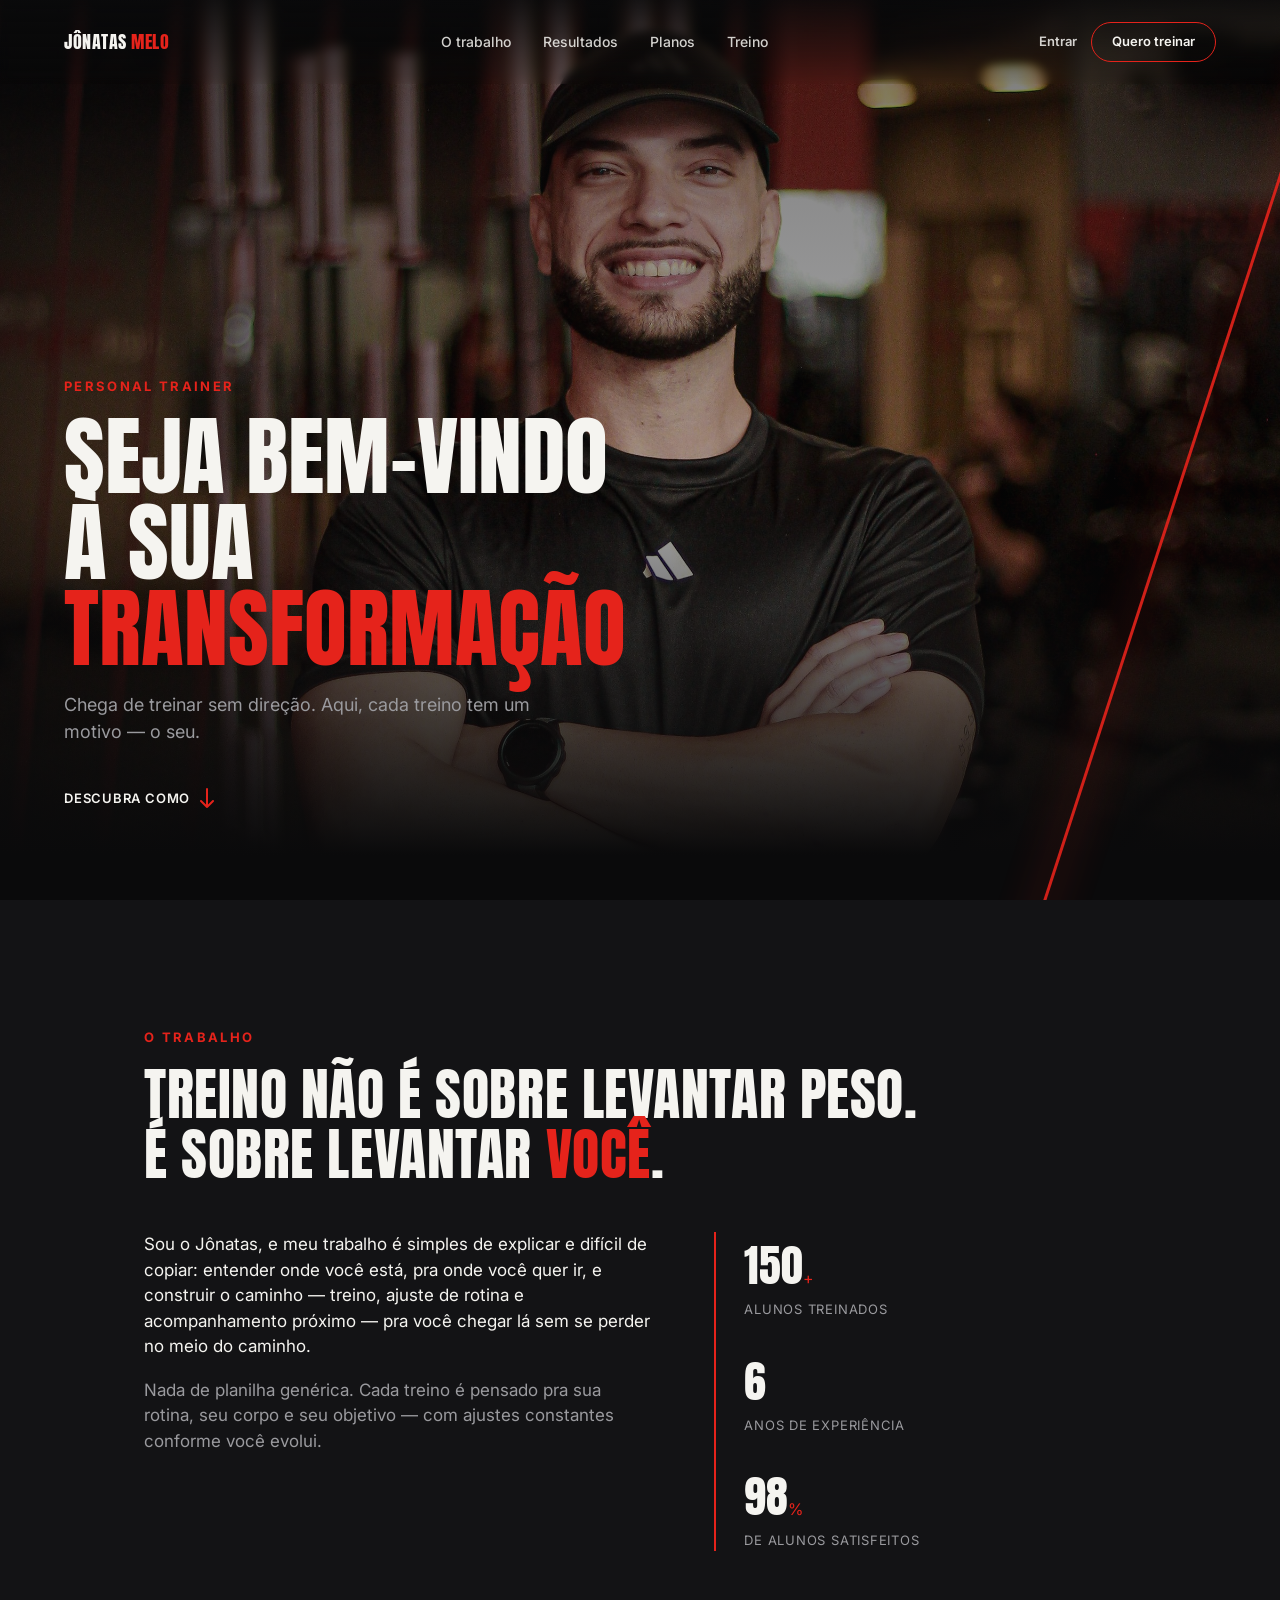
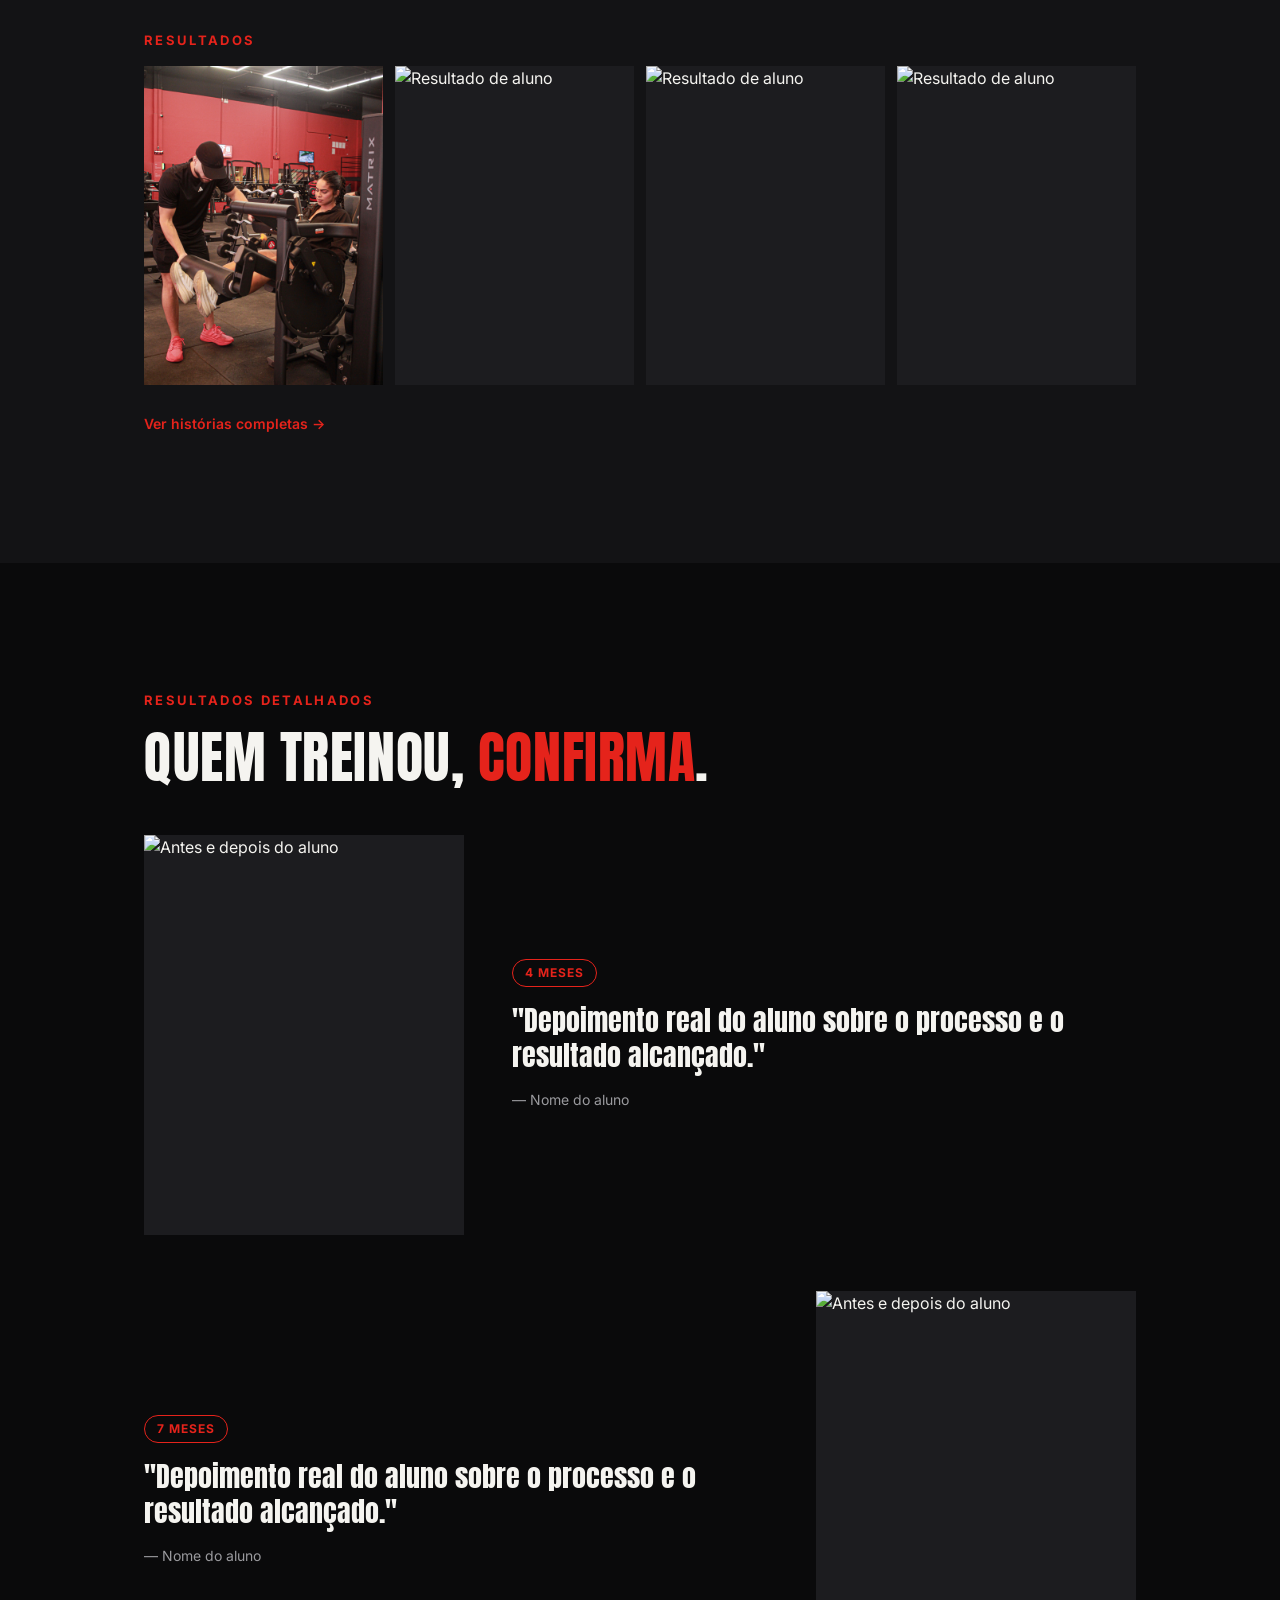
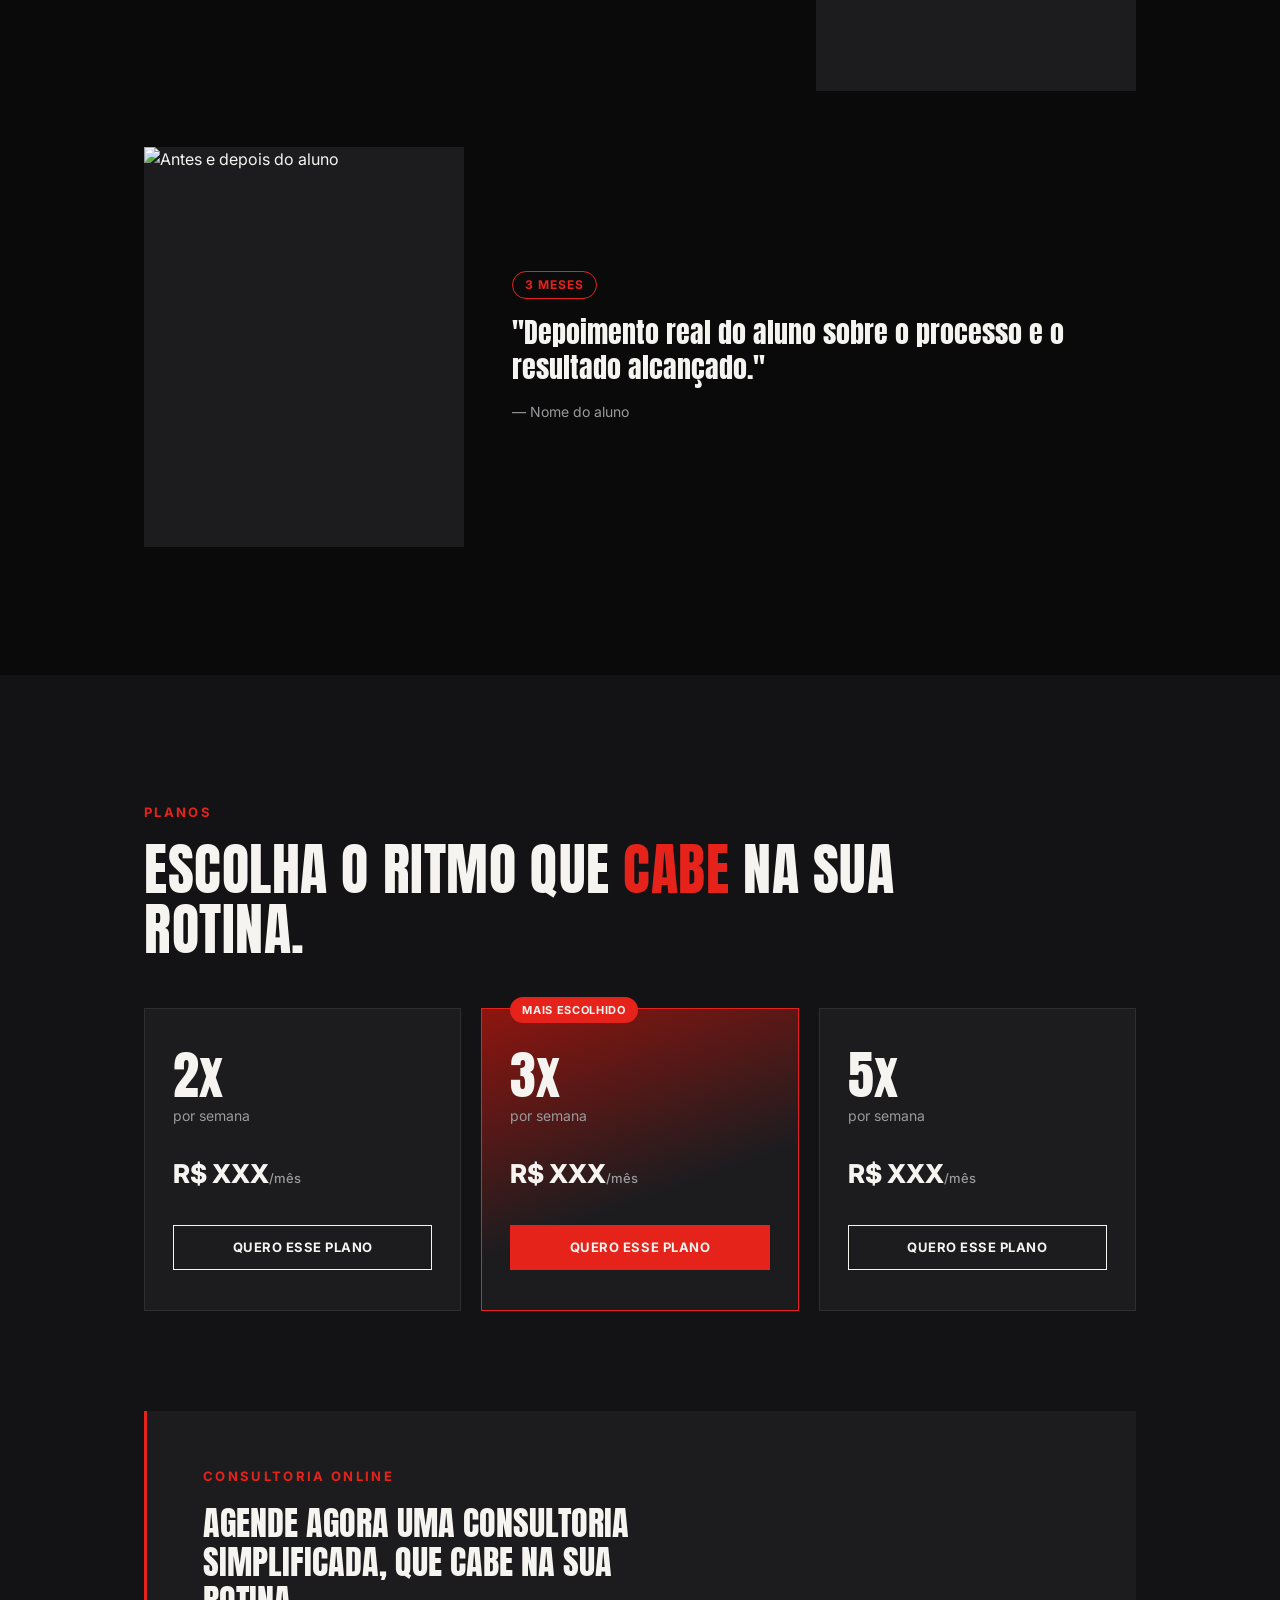
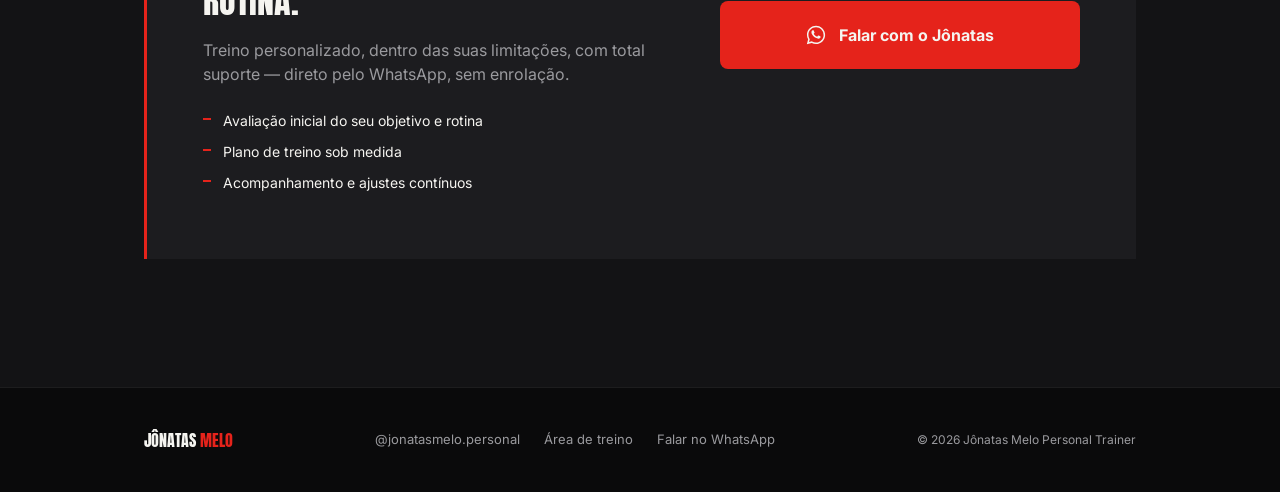
==== commit 8110d3a7: "Atualiza numero do WhatsApp do Jonatas" ====
--- a/index.html
+++ b/index.html
@@ -198,7 +198,7 @@
         </ul>
       </div>
       <a
-        href="https://wa.me/5500000000000?text=Oi%20J%C3%B4natas!%20Quero%20agendar%20uma%20consultoria."
+        href="https://wa.me/5581989604884?text=Oi%20J%C3%B4natas!%20Quero%20agendar%20uma%20consultoria."
         class="whatsapp-btn"
         target="_blank" rel="noopener"
       >
